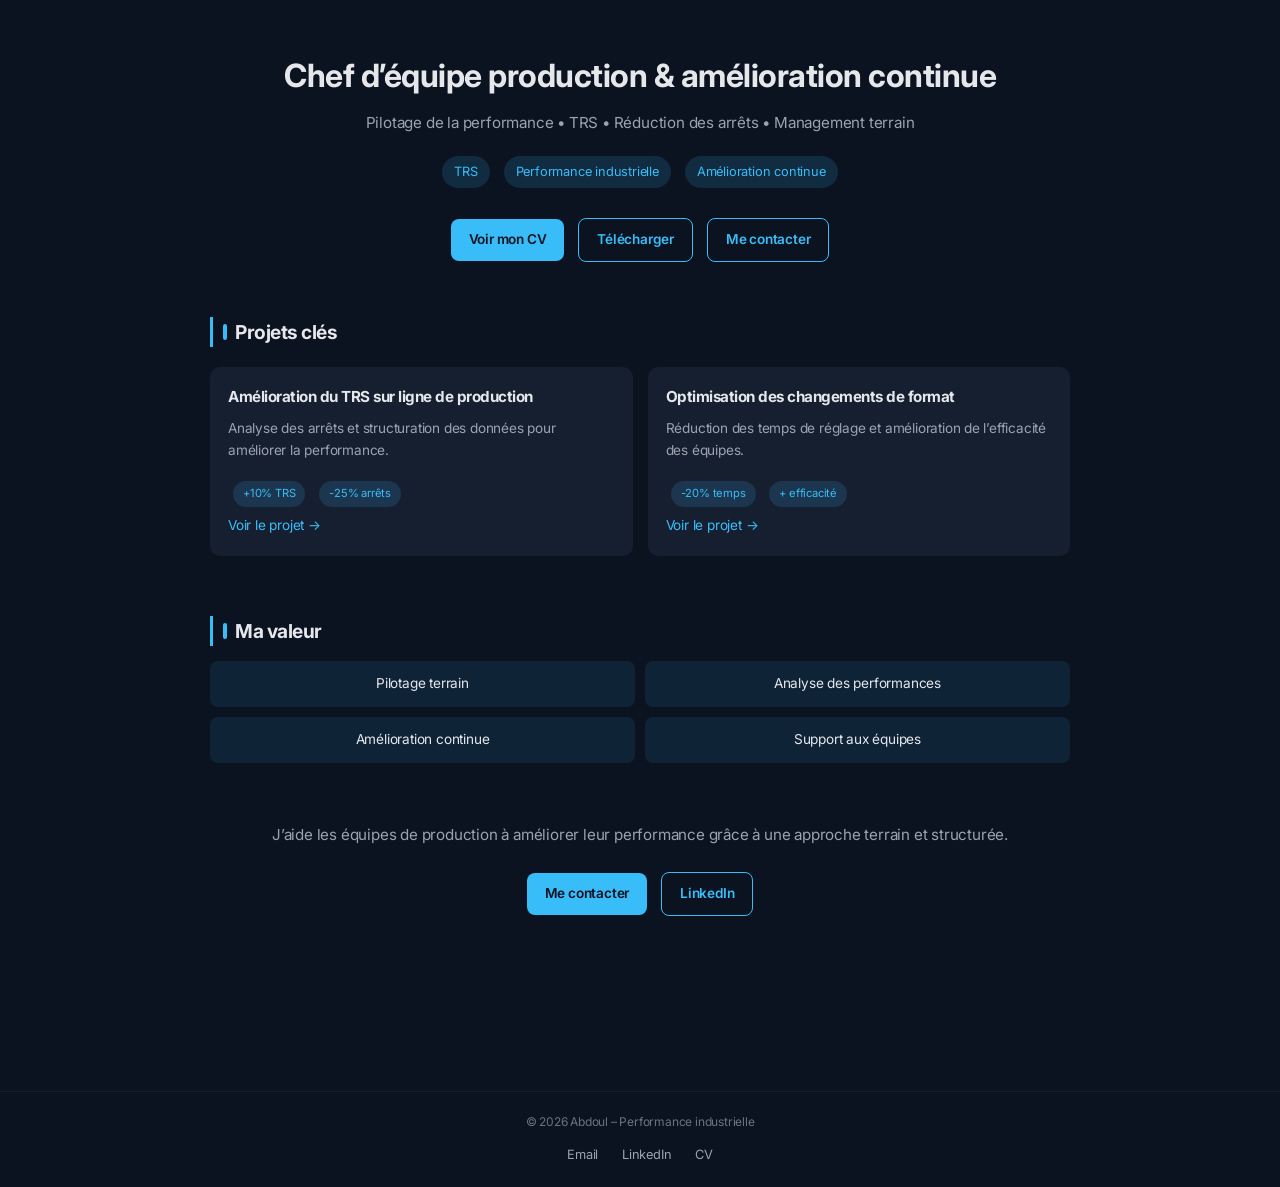
==== index.html @ 2e9e47bf "Enhance project UI with interactive dashboard visuals and improved UX" ====
<!DOCTYPE html>
<html lang="fr">
<head>
    <meta charset="UTF-8">
    <title>Abdoul – Performance industrielle</title>

    <link rel="stylesheet" href="style.css">

    <!-- Font -->
    <link href="https://fonts.googleapis.com/css2?family=Inter:wght@400;500;600;700&display=swap" rel="stylesheet">
</head>

<body>

<div class="container">

    <!-- HERO -->
    <header class="hero">
        <h1>Chef d’équipe production & amélioration continue</h1>

        <p class="subtitle">
            Pilotage de la performance • TRS • Réduction des arrêts • Management terrain
        </p>

        <div class="badges">
            <span>TRS</span>
            <span>Performance industrielle</span>
            <span>Amélioration continue</span>
        </div>

        <div class="hero-actions">
            <a href="assets/cv.pdf" class="cta" target="_blank" rel="noopener">
                Voir mon CV
            </a>
            <a href="assets/cv.pdf" class="cta secondary" download>
                Télécharger
            </a>

            <a href="mailto:abdoulrazak034@gmail.com" class="cta secondary">Me contacter</a>
        </div>
    </header>

    <!-- PROJETS -->
    <section class="projects">

        <h2>Projets clés</h2>

        <div class="project-grid">

            <!-- PROJET 1 -->
            <div class="project-card">
                <h3>Amélioration du TRS sur ligne de production</h3>

                <p>Analyse des arrêts et structuration des données pour améliorer la performance.</p>

                <div class="badges small">
                    <span>+10% TRS</span>
                    <span>-25% arrêts</span>
                </div>

                <a href="projets/industrial-downtime-analytics.html">Voir le projet →</a>
            </div>

            <!-- PROJET 2 -->
            <div class="project-card">
                <h3>Optimisation des changements de format</h3>

                <p>Réduction des temps de réglage et amélioration de l’efficacité des équipes.</p>

                <div class="badges small">
                    <span>-20% temps</span>
                    <span>+ efficacité</span>
                </div>

                <a href="#">Voir le projet →</a>
            </div>

        </div>

    </section>

    <!-- POSITIONNEMENT -->
    <section class="role">
        <h2>Ma valeur</h2>

        <div class="role-grid">
            <div>Pilotage terrain</div>
            <div>Analyse des performances</div>
            <div>Amélioration continue</div>
            <div>Support aux équipes</div>
        </div>
    </section>

    <!-- CONTACT -->
    <section class="contact">
        <p>
            J’aide les équipes de production à améliorer leur performance grâce
            à une approche terrain et structurée.
        </p>

        <div class="hero-actions">
            <a href="mailto:abdoulrazak034@gmail.com" class="cta">Me contacter</a>
            <a href="https://www.linkedin.com/in/abdoul-m-3a76b5214" target="_blank" class="cta secondary">
                LinkedIn
            </a>
        </div>
    </section>

</div>

<!-- FOOTER -->
<footer class="footer">

    <p>© 2026 Abdoul – Performance industrielle</p>

    <div class="footer-links">
        <a href="mailto:abdoulrazak034@gmail.com">Email</a>
        <a href="https://www.linkedin.com/in/abdoul-m-3a76b5214" target="_blank">LinkedIn</a>
        <a href="assets/cv.pdf" download>CV</a>
    </div>

</footer>

</body>
</html>
---- style.css ----
/* RESET */
* {
    margin: 0;
    padding: 0;
    box-sizing: border-box;
}

/* BASE */
body {
    font-family: 'Inter', system-ui, -apple-system, sans-serif;
    background: #0b1220;
    color: #e5e7eb;
    line-height: 1.6;
    letter-spacing: -0.2px;
}

p {
    color: #a1a1aa;
    font-size: 0.95rem;
}

.container {
    max-width: 900px;
    margin: auto;
    padding: 50px 20px;
}

/* HERO */
.hero {
    text-align: center;
    margin-bottom: 50px;
}

.hero h1 {
    font-size: 2rem;
    font-weight: 700;
}

.subtitle {
    margin-top: 10px;
    color: #9ca3af;
    font-size: 0.95rem;
}

/* BADGES */
.badges {
    margin-top: 15px;
}

.badges span {
    display: inline-block;
    background: rgba(56, 189, 248, 0.15);
    color: #38bdf8;
    padding: 6px 12px;
    border-radius: 20px;
    margin: 5px;
    font-size: 0.8rem;
}

.badges.small span {
    font-size: 0.7rem;
    padding: 4px 10px;
}

/* BUTTONS */
.hero-actions {
    margin-top: 20px;
}

.cta {
    display: inline-block;
    margin: 5px;
    padding: 10px 18px;
    background: #38bdf8;
    color: #0b1220;
    text-decoration: none;
    border-radius: 8px;
    font-weight: 600;
    font-size: 0.85rem;
    transition: 0.2s;
}

.cta:hover {
    background: #0ea5e9;
}

.secondary {
    background: transparent;
    border: 1px solid #38bdf8;
    color: #38bdf8;
}

/* PROJECTS */
.projects {
    margin-top: 50px;
}

.projects h2 {
    margin-bottom: 20px;
    font-size: 1.2rem;
}

.project-grid {
    display: grid;
    grid-template-columns: repeat(2, 1fr);
    gap: 15px;
}

.project-card {
    background: rgba(30, 41, 59, 0.6);
    padding: 18px;
    border-radius: 10px;
    transition: 0.2s;
}

.project-card:hover {
    transform: translateY(-3px);
}

.project-card h3 {
    font-size: 0.95rem;
    margin-bottom: 8px;
}

.project-card p {
    font-size: 0.85rem;
    color: #9ca3af;
    margin-bottom: 10px;
}

.project-card a {
    color: #38bdf8;
    text-decoration: none;
    font-size: 0.85rem;
}

/* ROLE */
.role {
    margin-top: 50px;
}

.role h2 {
    font-size: 1.2rem;
}

.role-grid {
    display: grid;
    grid-template-columns: repeat(2, 1fr);
    gap: 10px;
    margin-top: 15px;
}

.role-grid div {
    background: rgba(56, 189, 248, 0.1);
    padding: 12px;
    border-radius: 8px;
    text-align: center;
    font-size: 0.85rem;
}

/* CONTACT */
.contact {
    margin-top: 50px;
    text-align: center;
}

.contact p {
    color: #9ca3af;
    margin-bottom: 10px;
}

/* FOOTER */
.footer {
    margin-top: 60px;
    padding: 20px;
    text-align: center;
    border-top: 1px solid rgba(255,255,255,0.05);
}

.footer p {
    font-size: 0.75rem;
    color: #6b7280;
}

.footer-links {
    margin-top: 10px;
}

.footer-links a {
    margin: 0 10px;
    color: #9ca3af;
    text-decoration: none;
    font-size: 0.8rem;
}

/* RESPONSIVE */
@media (max-width: 768px) {

    .project-grid {
        grid-template-columns: 1fr;
    }

    .role-grid {
        grid-template-columns: 1fr;
    }

    .hero h1 {
        font-size: 1.6rem;
    }
}

section {
    margin-bottom: 60px;
}

h1, h2, h3 {
    letter-spacing: -0.3px;
}


h2 {
    font-size: 1.3rem;
    border-left: 3px solid #38bdf8;
    padding-left: 10px;
}

.mini-card {
    background: rgba(255, 255, 255, 0.03);
    border: 1px solid rgba(255, 255, 255, 0.06);
    padding: 16px 18px;
    border-radius: 12px;
    margin-bottom: 12px;

    backdrop-filter: blur(8px);

    transition: all 0.2s ease;
}

.mini-card:hover {
    transform: translateY(-2px);
    border-color: rgba(56, 189, 248, 0.25);
}
.list-cards {
    display: grid;
    grid-template-columns: repeat(2, 1fr);
    gap: 12px;
    margin-top: 18px;
}

.small-card {
    background: rgba(56, 189, 248, 0.06);
    border: 1px solid rgba(56, 189, 248, 0.12);

    padding: 12px 14px;
    border-radius: 10px;

    font-size: 0.9rem;
    color: #d1d5db;

    display: flex;
    align-items: center;
    gap: 8px;

    transition: all 0.2s ease;
}

/* bullet moderne */
.small-card::before {
    content: "▹";
    color: #38bdf8;
    font-weight: bold;
}

.small-card:hover {
    transform: translateX(3px);
    border-color: rgba(56, 189, 248, 0.35);
}
.stats {
    display: grid;
    grid-template-columns: repeat(3, 1fr);
    gap: 14px;
    margin-top: 20px;
}

.stat {
    background: rgba(255, 255, 255, 0.03);
    border: 1px solid rgba(255, 255, 255, 0.06);

    padding: 18px;
    border-radius: 14px;

    text-align: center;

    transition: all 0.2s ease;
}

.stat:hover {
    transform: translateY(-3px);
    border-color: rgba(56, 189, 248, 0.25);
}

.stat h3 {
    font-size: 1.2rem;
    color: #38bdf8;
    font-weight: 600;
    margin-bottom: 4px;
}

.stat p {
    font-size: 0.85rem;
    color: #a1a1aa;
}

h1, h2, h3 {
    letter-spacing: -0.5px;
}

h2 {
    font-size: 1.15rem;
    margin-bottom: 12px;

    display: flex;
    align-items: center;
    gap: 8px;
}

/* petite barre pro */
h2::before {
    content: "";
    width: 4px;
    height: 16px;
    background: #38bdf8;
    border-radius: 2px;
}

.card {
    background: rgba(255, 255, 255, 0.03);
    border: 1px solid rgba(255, 255, 255, 0.06);

    padding: 18px 16px;
    border-radius: 14px;

    transition: all 0.25s ease;

    display: flex;
    flex-direction: column;
    gap: 8px;

    min-height: 110px;
}

/* Hover subtil pro */
.card:hover {
    transform: translateY(-3px);
    border-color: rgba(56, 189, 248, 0.25);
}

/* TITRE (Problème / Action / Impact) */
.card h3 {
    font-size: 0.9rem;
    font-weight: 600;

    color: #38bdf8;
    letter-spacing: -0.3px;

    margin: 0;
}

/* TEXTE */
.card p {
    font-size: 0.9rem;
    color: #d1d5db;
    line-height: 1.4;

    margin: 0;
}

.card.problem h3 {
    color: #f87171; /* rouge doux */
}

.card.action h3 {
    color: #fbbf24; /* jaune pro */
}

.card.impact h3 {
    color: #34d399; /* vert */
}
.breadcrumb {
    font-size: 0.85rem;
    color: #9ca3af;
    margin-bottom: 20px;
}

.breadcrumb a {
    color: #38bdf8;
    text-decoration: none;
}

.breadcrumb a:hover {
    text-decoration: underline;
}

.visual {
    margin-top: 50px;
}

.visual h2 {
    margin-bottom: 15px;
}

/* CONTAINER SCROLL */
.visual-container {
    display: flex;
    gap: 16px;
    overflow-x: auto;
    padding-bottom: 10px;
}

/* scrollbar clean */
.visual-container::-webkit-scrollbar {
    height: 6px;
}

.visual-container::-webkit-scrollbar-thumb {
    background: rgba(56, 189, 248, 0.3);
    border-radius: 10px;
}

/* CARD */
.visual-card {
    min-width: 280px;
    background: rgba(255, 255, 255, 0.03);
    border: 1px solid rgba(255, 255, 255, 0.06);

    border-radius: 14px;
    overflow: hidden;

    transition: 0.2s;
}

.visual-card:hover {
    transform: translateY(-3px);
    border-color: rgba(56, 189, 248, 0.25);
}

/* IMAGE */
.visual-card img {
    width: 100%;
    display: block;
}

/* LEGEND */
.visual-card p {
    font-size: 0.8rem;
    color: #9ca3af;
    padding: 10px;
}


.visual-card {
    min-width: 280px;
    background: rgba(255, 255, 255, 0.03);
    border: 1px solid rgba(255, 255, 255, 0.06);

    border-radius: 14px;
    overflow: hidden;

    transition: transform 0.25s ease, border-color 0.25s ease;
    cursor: pointer;
}

/* IMAGE WRAPPER (important pour zoom propre) */
.visual-card img {
    width: 100%;
    display: block;

    transition: transform 0.4s ease;
}

/* HOVER GLOBAL */
.visual-card:hover {
    transform: translateY(-4px) scale(1.02);
    border-color: rgba(56, 189, 248, 0.3);
}

/* ZOOM IMAGE */
.visual-card:hover img {
    transform: scale(1.08);
}

.visual-card::after {
    content: "";
    position: absolute;
    inset: 0;
    background: rgba(0, 0, 0, 0);
    transition: 0.3s;
}

.visual-card:hover::after {
    background: rgba(0, 0, 0, 0.1);
}
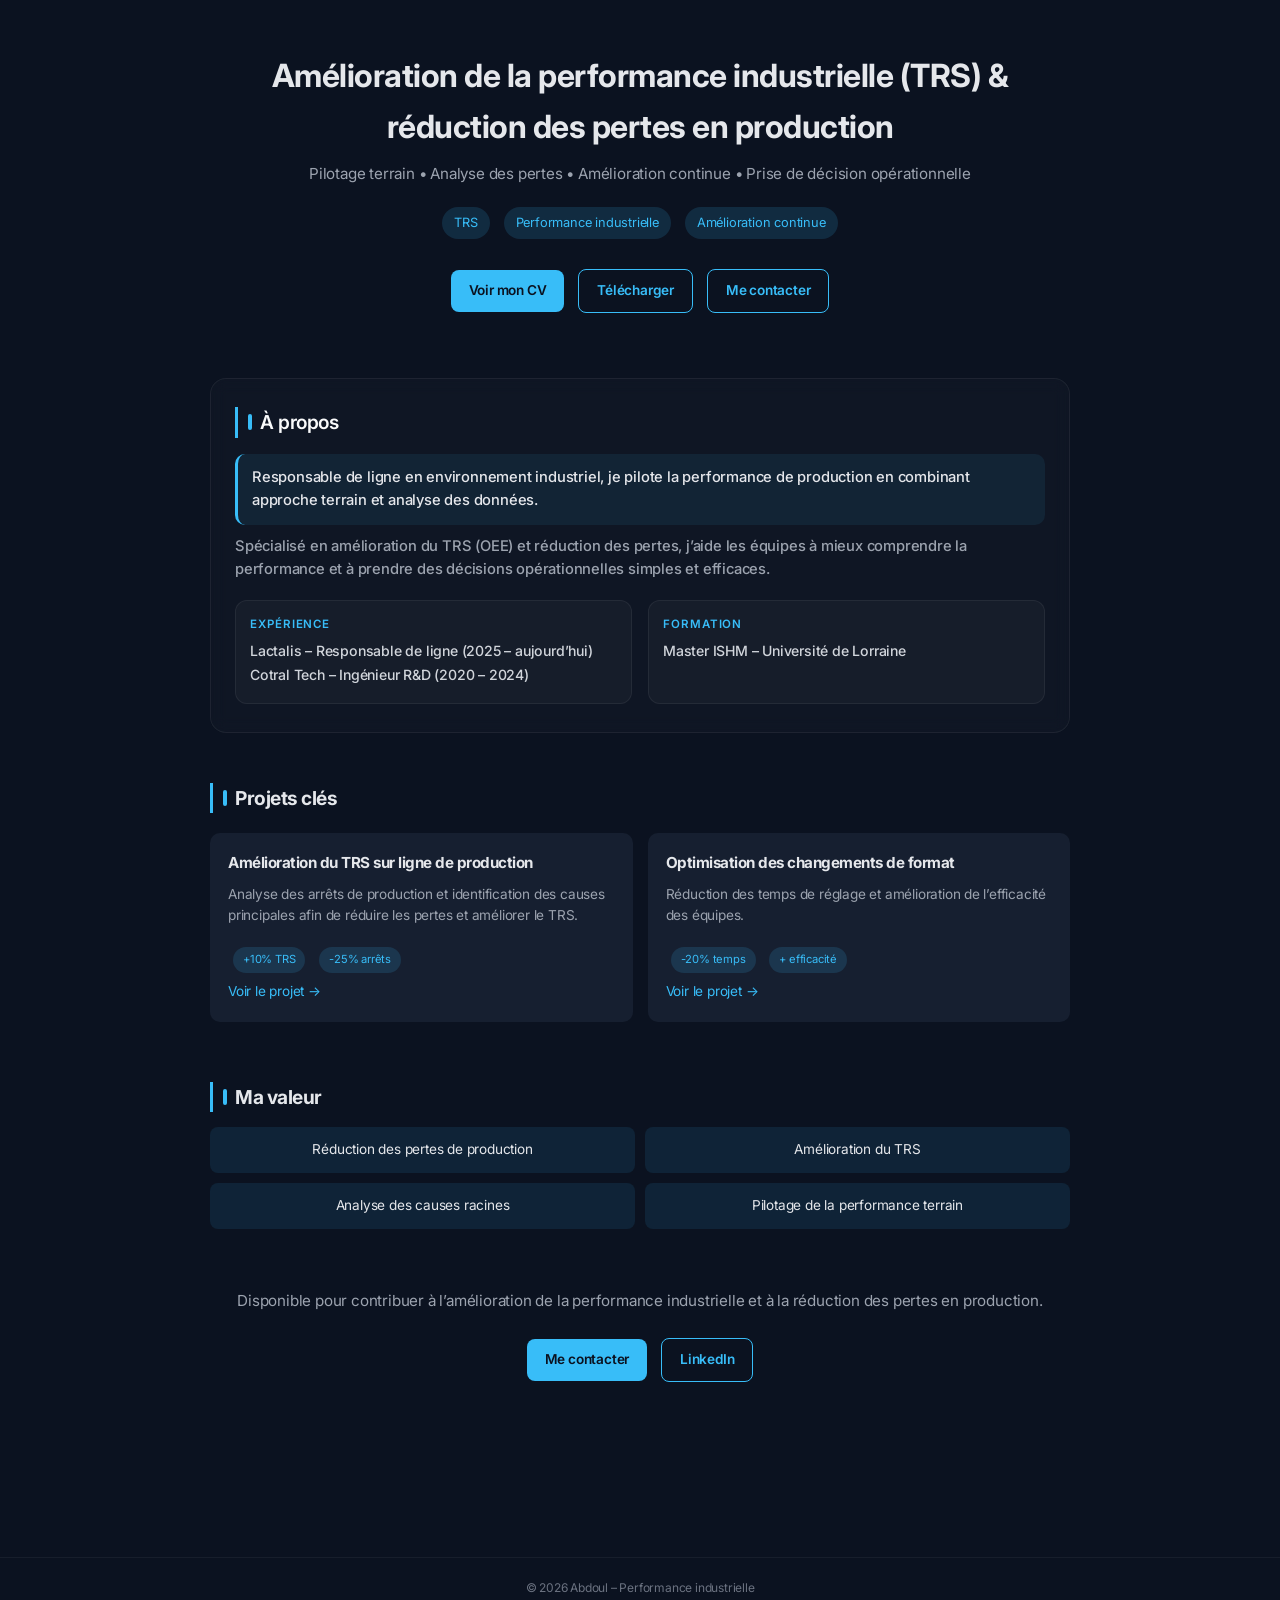
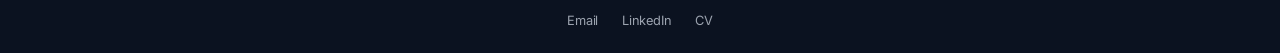
==== commit 2818db91: "Amélioration portfolio : impact business + wording performance industrielle" ====
--- a/index.html
+++ b/index.html
@@ -16,10 +16,10 @@
 
     <!-- HERO -->
     <header class="hero">
-        <h1>Chef d’équipe production & amélioration continue</h1>
+        <h1>Amélioration de la performance industrielle (TRS) & réduction des pertes en production</h1>
 
         <p class="subtitle">
-            Pilotage de la performance • TRS • Réduction des arrêts • Management terrain
+            Pilotage terrain • Analyse des pertes • Amélioration continue • Prise de décision opérationnelle
         </p>
 
         <div class="badges">
@@ -40,6 +40,42 @@
         </div>
     </header>
 
+    <section class="about">
+
+        <h2>À propos</h2>
+
+        <div class="about-content">
+
+            <p class="intro highlight">
+                Responsable de ligne en environnement industriel, je pilote la performance
+                de production en combinant approche terrain et analyse des données.
+            </p>
+
+            <p>
+                Spécialisé en amélioration du TRS (OEE) et réduction des pertes,
+                j’aide les équipes à mieux comprendre la performance et à prendre
+                des décisions opérationnelles simples et efficaces.
+            </p>
+
+            <div class="about-grid">
+
+                <div class="about-item">
+                    <span class="label">Expérience</span>
+                    <p>Lactalis – Responsable de ligne (2025 – aujourd’hui)</p>
+                    <p>Cotral Tech – Ingénieur R&D (2020 – 2024)</p>
+                </div>
+
+                <div class="about-item">
+                    <span class="label">Formation</span>
+                    <p>Master ISHM – Université de Lorraine</p>
+                </div>
+
+            </div>
+
+        </div>
+
+    </section>
+
     <!-- PROJETS -->
     <section class="projects">
 
@@ -51,7 +87,7 @@
             <div class="project-card">
                 <h3>Amélioration du TRS sur ligne de production</h3>
 
-                <p>Analyse des arrêts et structuration des données pour améliorer la performance.</p>
+                <p>Analyse des arrêts de production et identification des causes principales afin de réduire les pertes et améliorer le TRS.</p>
 
                 <div class="badges small">
                     <span>+10% TRS</span>
@@ -84,18 +120,17 @@
         <h2>Ma valeur</h2>
 
         <div class="role-grid">
-            <div>Pilotage terrain</div>
-            <div>Analyse des performances</div>
-            <div>Amélioration continue</div>
-            <div>Support aux équipes</div>
+            <div>Réduction des pertes de production</div>
+            <div>Amélioration du TRS</div>
+            <div>Analyse des causes racines</div>
+            <div>Pilotage de la performance terrain</div>
         </div>
     </section>
 
     <!-- CONTACT -->
     <section class="contact">
         <p>
-            J’aide les équipes de production à améliorer leur performance grâce
-            à une approche terrain et structurée.
+            Disponible pour contribuer à l’amélioration de la performance industrielle et à la réduction des pertes en production.
         </p>
 
         <div class="hero-actions">
--- a/style.css
+++ b/style.css
@@ -413,9 +413,11 @@
 .visual-container {
     display: flex;
     gap: 16px;
+
     overflow-x: auto;
     padding-bottom: 10px;
 }
+
 
 /* scrollbar clean */
 .visual-container::-webkit-scrollbar {
@@ -429,15 +431,19 @@
 
 /* CARD */
 .visual-card {
-    min-width: 280px;
     background: rgba(255, 255, 255, 0.03);
     border: 1px solid rgba(255, 255, 255, 0.06);
 
+    flex: 0 0 400px; /* largeur fixe propre */
+    max-width: 400px;
+
+    position: relative;
     border-radius: 14px;
     overflow: hidden;
 
-    transition: 0.2s;
-}
+    cursor: pointer;
+}
+
 
 .visual-card:hover {
     transform: translateY(-3px);
@@ -447,8 +453,12 @@
 /* IMAGE */
 .visual-card img {
     width: 100%;
+    height: 220px; /* hauteur fixe */
+    object-fit: cover; /* coupe propre */
+
     display: block;
 }
+
 
 /* LEGEND */
 .visual-card p {
@@ -500,3 +510,111 @@
 .visual-card:hover::after {
     background: rgba(0, 0, 0, 0.1);
 }
+
+@media (max-width: 768px) {
+    .visual-card {
+        flex: 0 0 240px;
+    }
+
+    .visual-card img {
+        height: 150px;
+    }
+}
+
+.about {
+    margin-top: 60px;
+    padding: 28px 24px;
+
+    background: rgba(255, 255, 255, 0.02);
+    border: 1px solid rgba(255, 255, 255, 0.06);
+    border-radius: 16px;
+
+    backdrop-filter: blur(8px);
+}
+
+/* TITRE SECTION */
+.about h2 {
+    font-size: 1.2rem;
+    font-weight: 600;
+    color: #f9fafb;
+
+    margin-bottom: 16px;
+}
+
+/* INTRO (ACCROCHE) */
+.about {
+    font-size: 1.05rem;
+    font-weight: 500;
+    color: #e5e7eb;
+
+    line-height: 1.6;
+    margin-bottom: 12px;
+}
+
+/* PARAGRAPHE */
+.about-content p {
+    color: #9ca3af;
+    font-size: 0.92rem;
+    line-height: 1.6;
+
+    margin-bottom: 10px;
+}
+
+/* GRID EXPERIENCE / FORMATION */
+.about-grid {
+    display: grid;
+    grid-template-columns: 1fr 1fr;
+    gap: 16px;
+
+    margin-top: 18px;
+}
+
+/* CARD */
+.about-item {
+    background: rgba(255, 255, 255, 0.03);
+    border: 1px solid rgba(255, 255, 255, 0.06);
+
+    padding: 14px;
+    border-radius: 12px;
+
+    transition: all 0.25s ease;
+}
+
+/* HOVER SUBTIL (important UX) */
+.about-item:hover {
+    transform: translateY(-3px);
+    border-color: rgba(56, 189, 248, 0.25);
+}
+
+/* LABEL (EXP / FORMATION) */
+.about-item .label {
+    font-size: 0.72rem;
+    font-weight: 600;
+    text-transform: uppercase;
+    letter-spacing: 0.08em;
+
+    color: #38bdf8;
+
+    display: block;
+    margin-bottom: 8px;
+}
+
+/* TEXTE INTERNE */
+.about-item p {
+    font-size: 0.88rem;
+    color: #d1d5db;
+    line-height: 1.4;
+
+    margin: 4px 0;
+}
+
+.about .intro.highlight {
+    background: rgba(56, 189, 248, 0.08);
+    border-left: 3px solid #38bdf8;
+
+    padding: 12px 14px;
+    border-radius: 10px;
+
+    color: #e5e7eb;
+    font-weight: 500;
+}
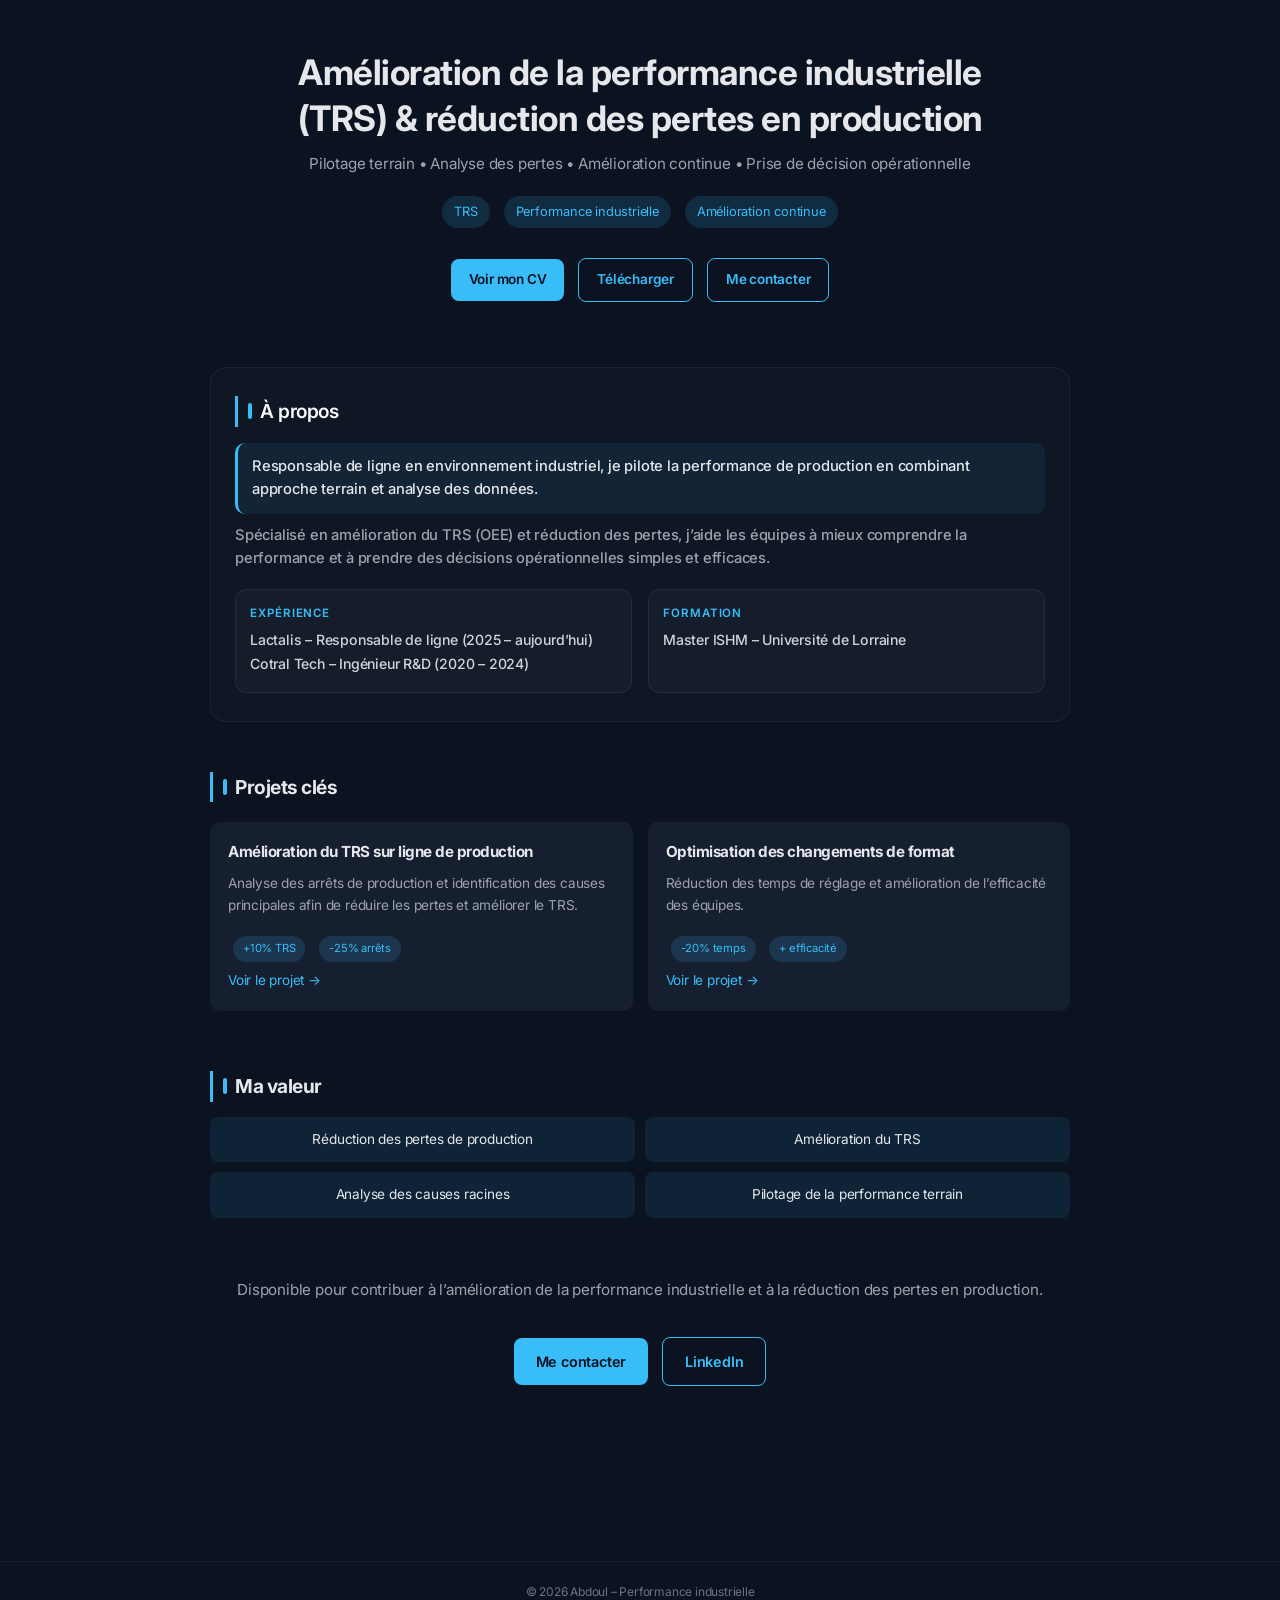
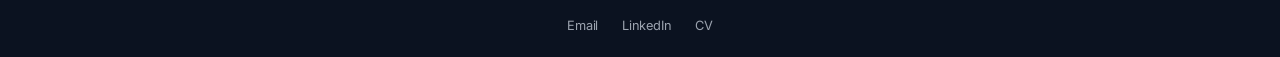
==== commit 0019281d: "feat: add changeover optimization project page with visual system design - introduce new portfolio p" ====
--- a/index.html
+++ b/index.html
@@ -108,7 +108,7 @@
                     <span>+ efficacité</span>
                 </div>
 
-                <a href="#">Voir le projet →</a>
+                <a href="projets/agro-line-changeover-reduction.html">Voir le projet →</a>
             </div>
 
         </div>
--- a/style.css
+++ b/style.css
@@ -530,6 +530,13 @@
     border-radius: 16px;
 
     backdrop-filter: blur(8px);
+
+    font-size: 1.05rem;
+    font-weight: 500;
+    color: #e5e7eb;
+
+    line-height: 1.6;
+    margin-bottom: 12px;
 }
 
 /* TITRE SECTION */
@@ -541,15 +548,7 @@
     margin-bottom: 16px;
 }
 
-/* INTRO (ACCROCHE) */
-.about {
-    font-size: 1.05rem;
-    font-weight: 500;
-    color: #e5e7eb;
-
-    line-height: 1.6;
-    margin-bottom: 12px;
-}
+
 
 /* PARAGRAPHE */
 .about-content p {
@@ -618,3 +617,106 @@
     color: #e5e7eb;
     font-weight: 500;
 }
+/* ========================= */
+/* CHANGEOVER SPECIFIC       */
+/* ========================= */
+
+/* HERO plus impactant */
+.hero {
+    max-width: 700px;
+    margin: 0 auto 60px auto;
+}
+
+.hero h1 {
+    font-size: 2.2rem;
+    line-height: 1.3;
+}
+
+/* Triptych plus équilibré */
+.triptych {
+    display: grid;
+    grid-template-columns: repeat(3, 1fr);
+    gap: 16px;
+    margin-top: 40px;
+}
+
+/* Section spacing amélioré */
+.section {
+    margin-top: 50px;
+}
+
+/* Accent industriel (subtil mais pro) */
+.section h2 {
+    color: #f3f4f6;
+}
+
+/* CTA plus premium */
+.contact .cta {
+    margin-top: 15px;
+    padding: 12px 22px;
+    font-size: 0.9rem;
+}
+
+/* ========================= */
+/* VISUAL BOOST (IMPORTANT)  */
+/* ========================= */
+
+/* effet glass + profondeur */
+.visual-card {
+    backdrop-filter: blur(6px);
+}
+
+/* overlay gradient pro */
+.visual-card::before {
+    content: "";
+    position: absolute;
+    inset: 0;
+    background: linear-gradient(
+        to top,
+        rgba(11, 18, 32, 0.7),
+        rgba(11, 18, 32, 0)
+    );
+    opacity: 0;
+    transition: 0.3s;
+}
+
+.visual-card:hover::before {
+    opacity: 1;
+}
+
+/* ========================= */
+/* MICRO INTERACTIONS        */
+/* ========================= */
+
+/* cards plus vivantes */
+.small-card:hover {
+    background: rgba(56, 189, 248, 0.12);
+}
+
+/* stat plus lisible */
+.stat h3 {
+    letter-spacing: -0.2px;
+}
+
+/* ========================= */
+/* RESPONSIVE AMÉLIORÉ       */
+/* ========================= */
+
+@media (max-width: 768px) {
+
+    .triptych {
+        grid-template-columns: 1fr;
+    }
+
+    .stats {
+        grid-template-columns: 1fr;
+    }
+
+    .list-cards {
+        grid-template-columns: 1fr;
+    }
+
+    .hero h1 {
+        font-size: 1.7rem;
+    }
+}
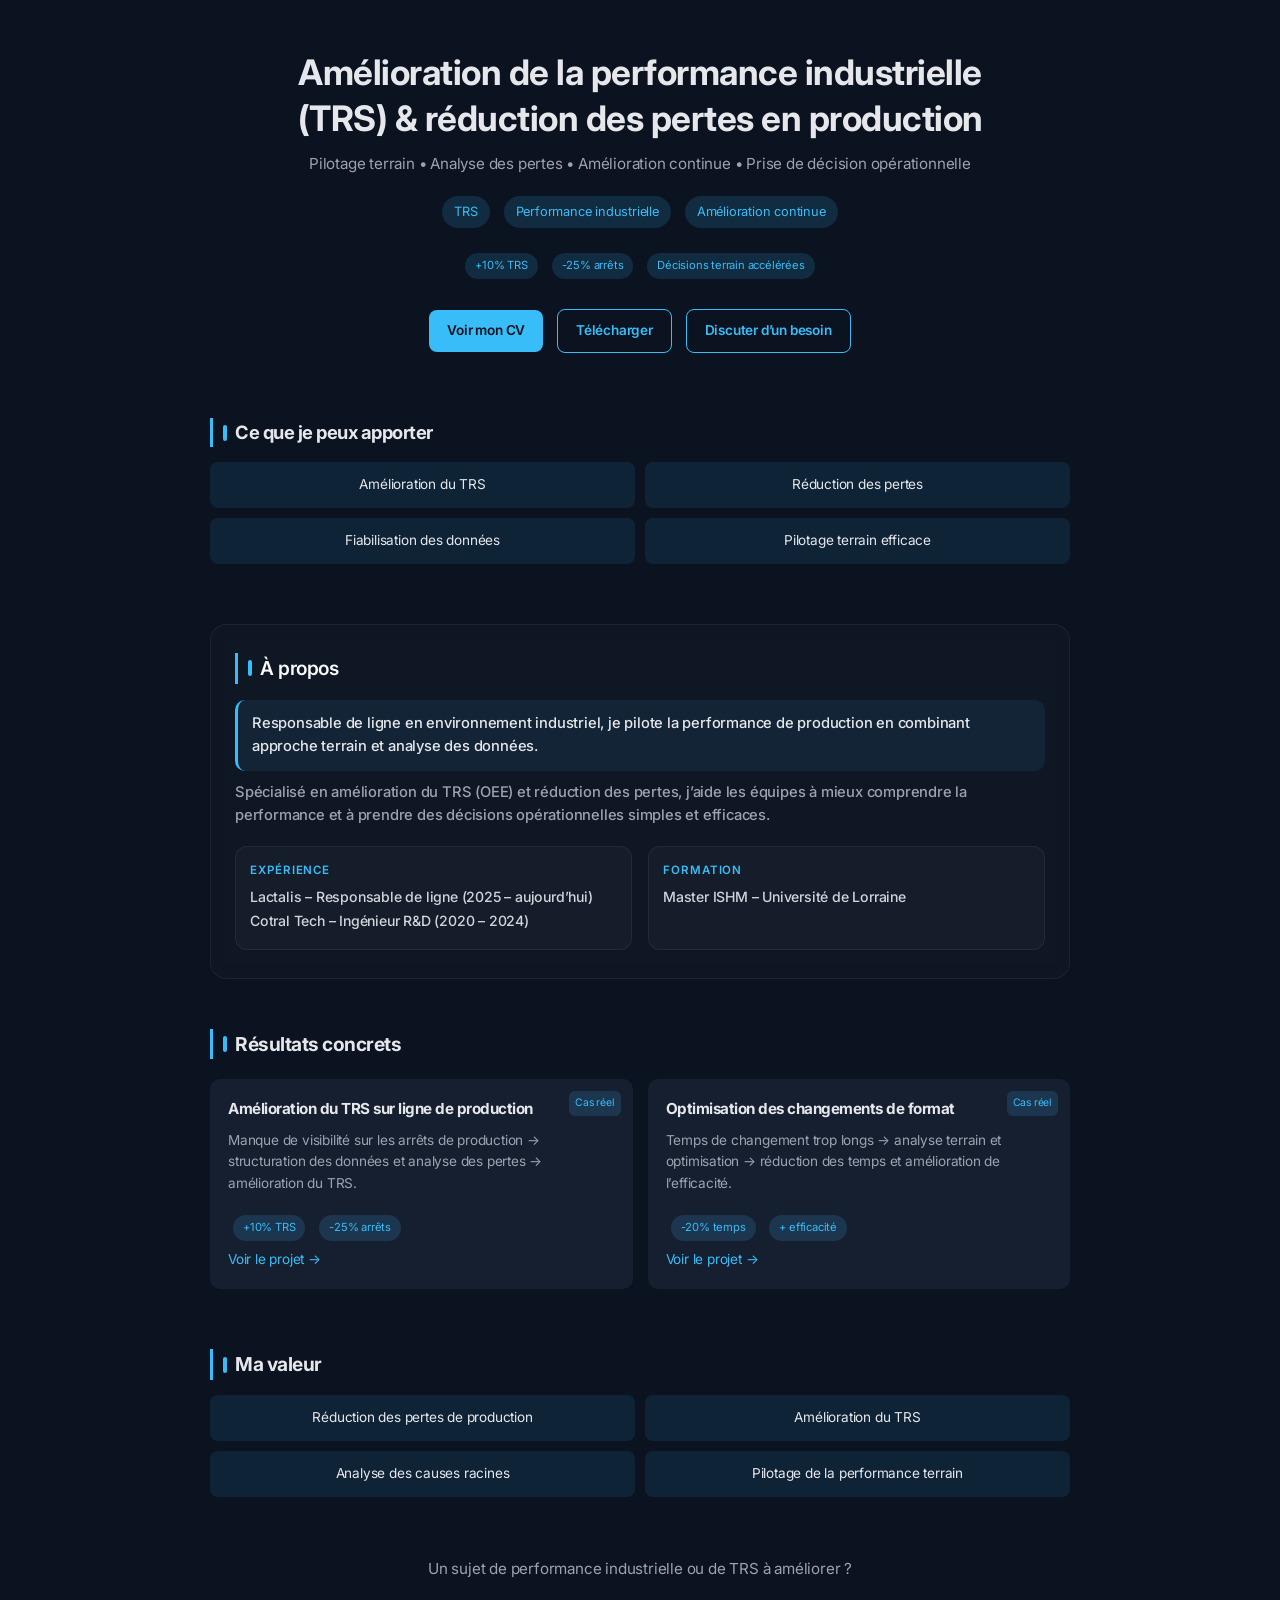
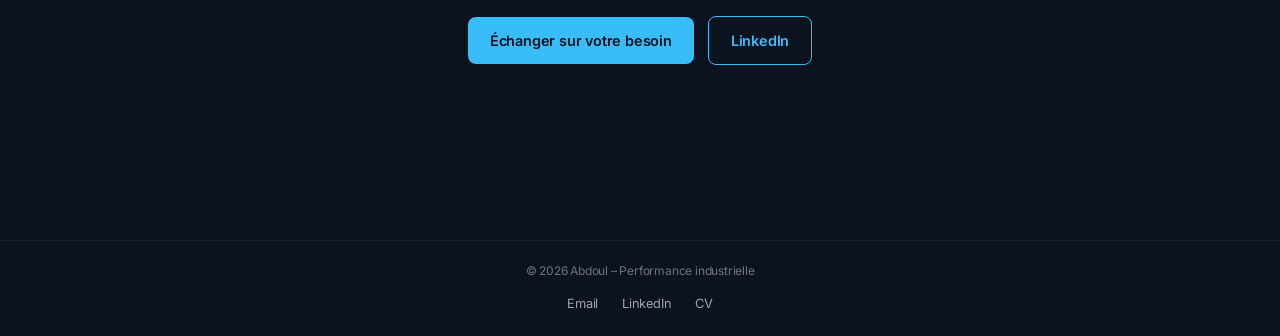
==== commit 5ead1a7f: "Improve portfolio UX and structure - Enhance homepage clarity and positioning - Improve project stor" ====
--- a/index.html
+++ b/index.html
@@ -27,7 +27,11 @@
             <span>Performance industrielle</span>
             <span>Amélioration continue</span>
         </div>
-
+        <div class="badges small">
+            <span>+10% TRS</span>
+            <span>-25% arrêts</span>
+            <span>Décisions terrain accélérées</span>
+        </div>
         <div class="hero-actions">
             <a href="assets/cv.pdf" class="cta" target="_blank" rel="noopener">
                 Voir mon CV
@@ -36,10 +40,21 @@
                 Télécharger
             </a>
 
-            <a href="mailto:abdoulrazak034@gmail.com" class="cta secondary">Me contacter</a>
+            <a href="mailto:abdoulrazak034@gmail.com" class="cta secondary">Discuter d’un besoin</a>
         </div>
     </header>
+    <section class="value">
 
+        <h2>Ce que je peux apporter</h2>
+
+        <div class="role-grid">
+            <div>Amélioration du TRS</div>
+            <div>Réduction des pertes</div>
+            <div>Fiabilisation des données</div>
+            <div>Pilotage terrain efficace</div>
+        </div>
+
+    </section>
     <section class="about">
 
         <h2>À propos</h2>
@@ -79,7 +94,7 @@
     <!-- PROJETS -->
     <section class="projects">
 
-        <h2>Projets clés</h2>
+        <h2>Résultats concrets</h2>
 
         <div class="project-grid">
 
@@ -87,7 +102,7 @@
             <div class="project-card">
                 <h3>Amélioration du TRS sur ligne de production</h3>
 
-                <p>Analyse des arrêts de production et identification des causes principales afin de réduire les pertes et améliorer le TRS.</p>
+                <p>Manque de visibilité sur les arrêts de production → structuration des données et analyse des pertes → amélioration du TRS.</p>
 
                 <div class="badges small">
                     <span>+10% TRS</span>
@@ -101,7 +116,7 @@
             <div class="project-card">
                 <h3>Optimisation des changements de format</h3>
 
-                <p>Réduction des temps de réglage et amélioration de l’efficacité des équipes.</p>
+                <p>Temps de changement trop longs → analyse terrain et optimisation → réduction des temps et amélioration de l’efficacité.</p>
 
                 <div class="badges small">
                     <span>-20% temps</span>
@@ -129,16 +144,22 @@
 
     <!-- CONTACT -->
     <section class="contact">
+
         <p>
-            Disponible pour contribuer à l’amélioration de la performance industrielle et à la réduction des pertes en production.
+           Un sujet de performance industrielle ou de TRS à améliorer ?
+
         </p>
 
         <div class="hero-actions">
-            <a href="mailto:abdoulrazak034@gmail.com" class="cta">Me contacter</a>
+            <a href="mailto:abdoulrazak034@gmail.com" class="cta">
+                Échanger sur votre besoin
+            </a>
+
             <a href="https://www.linkedin.com/in/abdoul-m-3a76b5214" target="_blank" class="cta secondary">
                 LinkedIn
             </a>
         </div>
+
     </section>
 
 </div>
--- a/style.css
+++ b/style.css
@@ -450,14 +450,6 @@
     border-color: rgba(56, 189, 248, 0.25);
 }
 
-/* IMAGE */
-.visual-card img {
-    width: 100%;
-    height: 220px; /* hauteur fixe */
-    object-fit: cover; /* coupe propre */
-
-    display: block;
-}
 
 
 /* LEGEND */
@@ -483,11 +475,10 @@
 /* IMAGE WRAPPER (important pour zoom propre) */
 .visual-card img {
     width: 100%;
-    display: block;
-
-    transition: transform 0.4s ease;
-}
-
+    height: 220px;
+    object-fit: contain;
+    background: #020617;
+}
 /* HOVER GLOBAL */
 .visual-card:hover {
     transform: translateY(-4px) scale(1.02);
@@ -667,23 +658,24 @@
 }
 
 /* overlay gradient pro */
+
 .visual-card::before {
-    content: "";
+    content: "Voir en grand";
     position: absolute;
-    inset: 0;
-    background: linear-gradient(
-        to top,
-        rgba(11, 18, 32, 0.7),
-        rgba(11, 18, 32, 0)
-    );
+    bottom: 10px;
+    right: 10px;
+    font-size: 0.7rem;
+    background: rgba(0,0,0,0.6);
+    padding: 4px 8px;
+    border-radius: 6px;
+    color: #e5e7eb;
     opacity: 0;
-    transition: 0.3s;
+    transition: 0.2s;
 }
 
 .visual-card:hover::before {
     opacity: 1;
 }
-
 /* ========================= */
 /* MICRO INTERACTIONS        */
 /* ========================= */
@@ -719,4 +711,45 @@
     .hero h1 {
         font-size: 1.7rem;
     }
+}
+
+.lightbox {
+    position: fixed;
+    inset: 0;
+    background: rgba(0,0,0,0.9);
+    display: none;
+    justify-content: center;
+    align-items: center;
+    z-index: 999;
+}
+
+.lightbox-img {
+    max-width: 95vw;
+    max-height: 95vh;
+    border-radius: 12px;
+}
+
+.lightbox .close {
+    position: absolute;
+    top: 20px;
+    right: 30px;
+    font-size: 30px;
+    color: white;
+    cursor: pointer;
+}
+
+.project-card {
+    position: relative;
+}
+
+.project-card::after {
+    content: "Cas réel";
+    position: absolute;
+    top: 12px;
+    right: 12px;
+    font-size: 0.65rem;
+    background: rgba(56, 189, 248, 0.15);
+    color: #38bdf8;
+    padding: 4px 6px;
+    border-radius: 6px;
 }
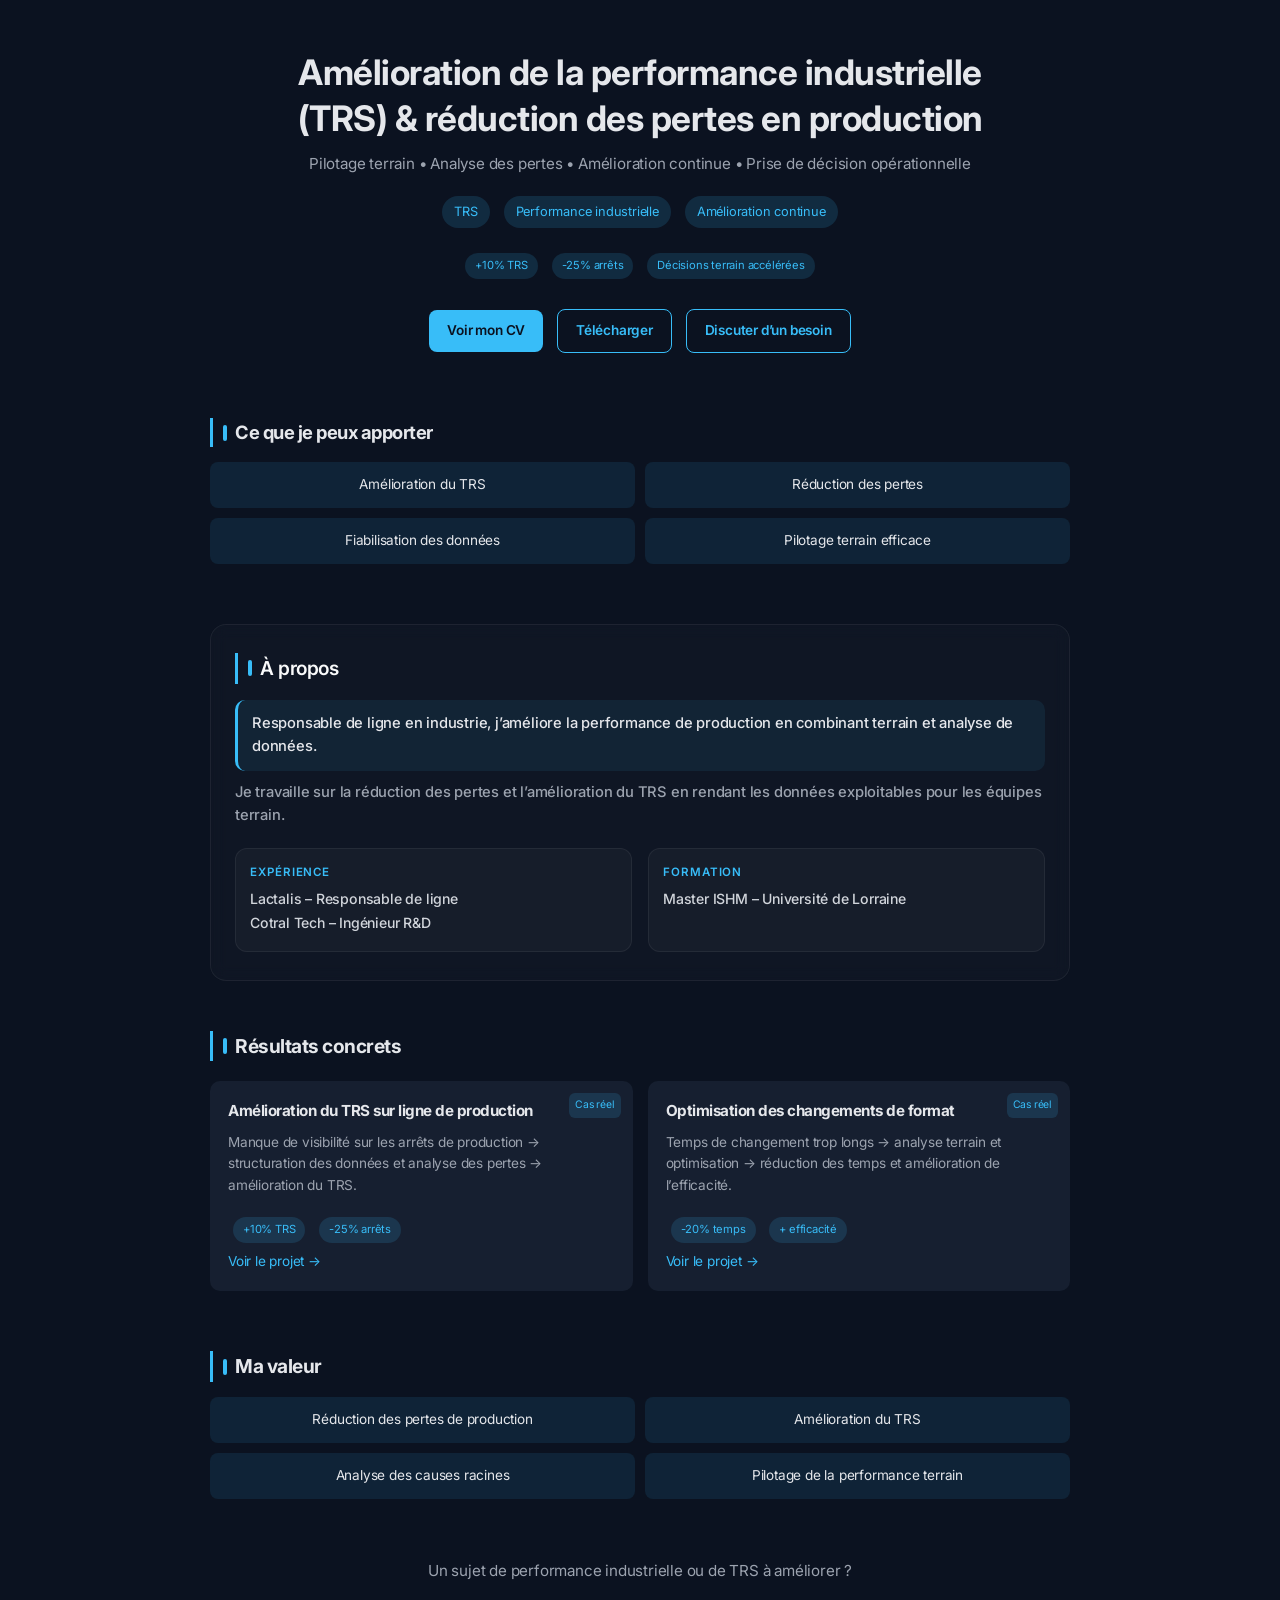
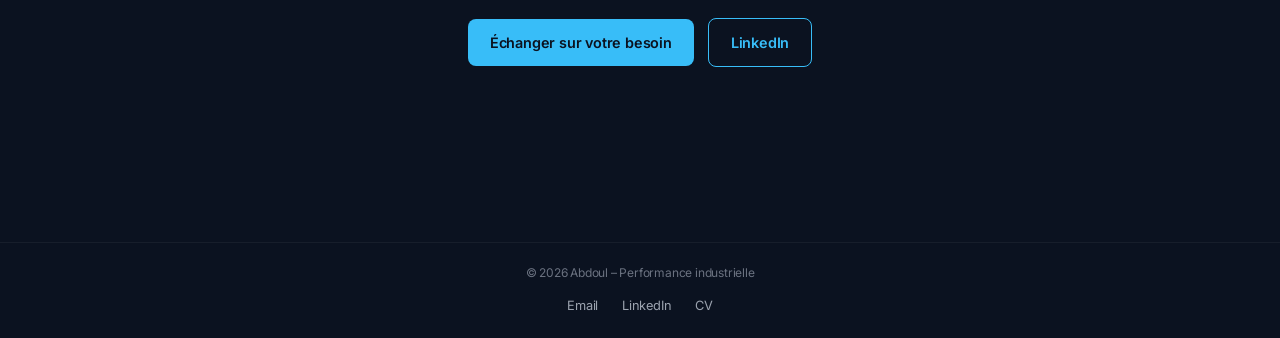
==== commit 26bbf0be: "UI improvements: enhanced project pages, visual clarity and image zoom interactions" ====
--- a/index.html
+++ b/index.html
@@ -61,23 +61,23 @@
 
         <div class="about-content">
 
+            <!-- IDENTITÉ -->
             <p class="intro highlight">
-                Responsable de ligne en environnement industriel, je pilote la performance
-                de production en combinant approche terrain et analyse des données.
+                Responsable de ligne en industrie, j’améliore la performance de production en combinant terrain et analyse de données.
             </p>
 
+            <!-- VALEUR -->
             <p>
-                Spécialisé en amélioration du TRS (OEE) et réduction des pertes,
-                j’aide les équipes à mieux comprendre la performance et à prendre
-                des décisions opérationnelles simples et efficaces.
+                Je travaille sur la réduction des pertes et l’amélioration du TRS en rendant les données exploitables pour les équipes terrain.
             </p>
 
+            <!-- STRUCTURE SIMPLIFIÉE -->
             <div class="about-grid">
 
                 <div class="about-item">
                     <span class="label">Expérience</span>
-                    <p>Lactalis – Responsable de ligne (2025 – aujourd’hui)</p>
-                    <p>Cotral Tech – Ingénieur R&D (2020 – 2024)</p>
+                    <p>Lactalis – Responsable de ligne</p>
+                    <p>Cotral Tech – Ingénieur R&D</p>
                 </div>
 
                 <div class="about-item">
@@ -90,7 +90,6 @@
         </div>
 
     </section>
-
     <!-- PROJETS -->
     <section class="projects">
 
--- a/style.css
+++ b/style.css
@@ -457,6 +457,7 @@
     font-size: 0.8rem;
     color: #9ca3af;
     padding: 10px;
+    line-height: 1.4;
 }
 
 
@@ -478,18 +479,23 @@
     height: 220px;
     object-fit: contain;
     background: #020617;
-}
+    cursor: zoom-in;
+}
+
 /* HOVER GLOBAL */
 .visual-card:hover {
     transform: translateY(-4px) scale(1.02);
     border-color: rgba(56, 189, 248, 0.3);
 }
-
-/* ZOOM IMAGE */
 .visual-card:hover img {
-    transform: scale(1.08);
-}
-
+    transform: scale(1.05);
+    position: relative;
+    z-index: 10;
+}
+
+.visual-card {
+    overflow: visible; /* clé */
+}
 .visual-card::after {
     content: "";
     position: absolute;
@@ -511,6 +517,11 @@
         height: 150px;
     }
 }
+.about p {
+    line-height: 1.7;
+    margin-bottom: 12px;
+}
+
 
 .about {
     margin-top: 60px;
@@ -556,7 +567,7 @@
     grid-template-columns: 1fr 1fr;
     gap: 16px;
 
-    margin-top: 18px;
+    margin-top: 20px;
 }
 
 /* CARD */
@@ -713,30 +724,53 @@
     }
 }
 
+
+.visual-card img {
+    cursor: zoom-in;
+}
+
+
+
 .lightbox {
     position: fixed;
-    inset: 0;
-    background: rgba(0,0,0,0.9);
+    top: 0;
+    left: 0;
+    width: 100vw;
+    height: 100vh;
+
+    background: rgba(0,0,0,0.98);
+
     display: none;
     justify-content: center;
     align-items: center;
-    z-index: 999;
-}
-
+
+    z-index: 999999; /* ultra safe */
+}
+
+/* 🔥 IMAGE VRAIMENT FULL */
 .lightbox-img {
-    max-width: 95vw;
-    max-height: 95vh;
-    border-radius: 12px;
-}
-
-.lightbox .close {
-    position: absolute;
-    top: 20px;
-    right: 30px;
-    font-size: 30px;
-    color: white;
-    cursor: pointer;
-}
+    max-width: 90vw;
+    max-height: 90vh;
+    width: auto;
+    height: auto;
+
+    object-fit: contain;
+
+    transition: transform 0.2s ease;
+    cursor: zoom-in;
+}
+
+.lightbox-content {
+    width: 100%;
+    height: 100%;
+    overflow: auto; /* 🔥 permet scroll si zoom */
+    display: flex;
+    justify-content: center;
+    align-items: center;
+}
+
+
+
 
 .project-card {
     position: relative;
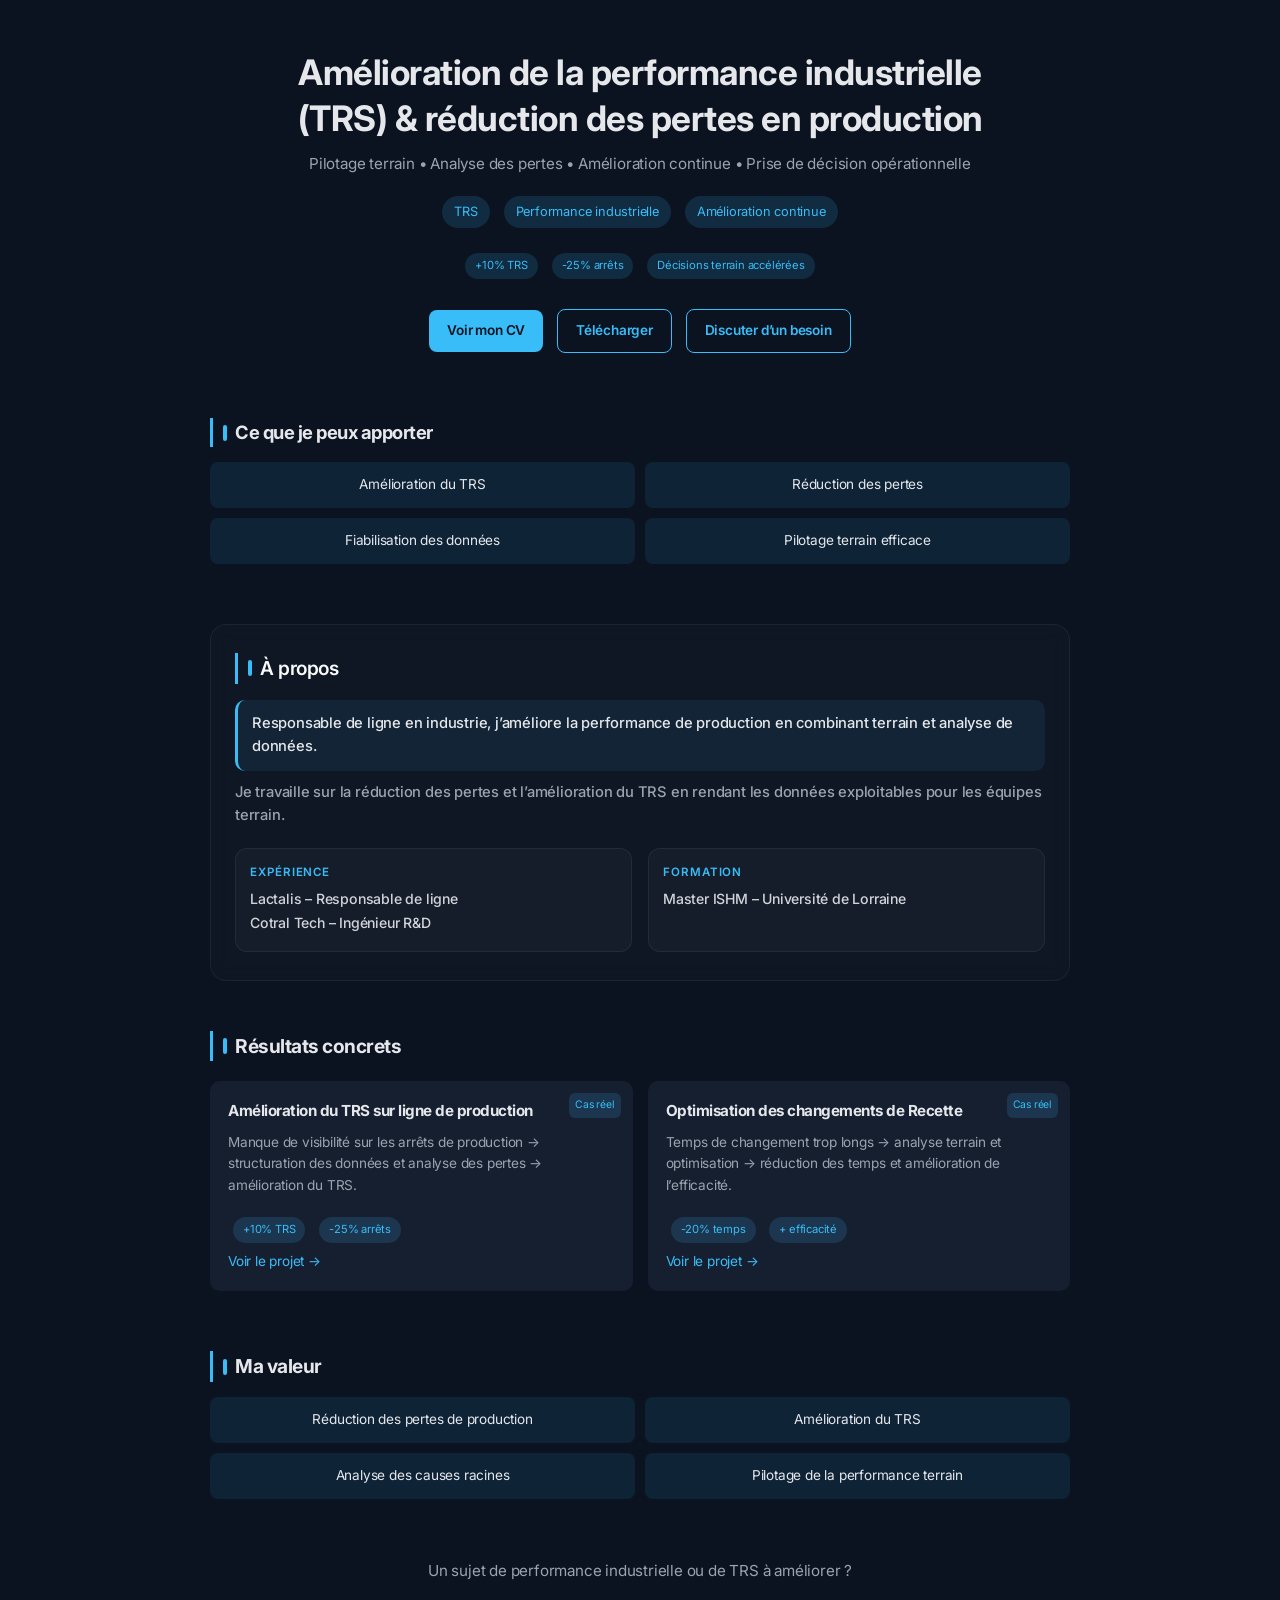
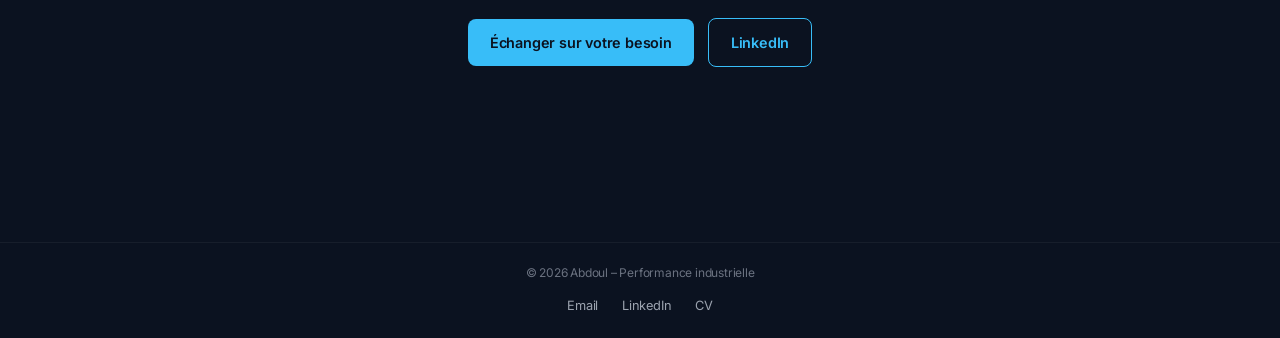
==== commit 306e67a4: "feat: add visual decision model and roll capacity gauge for changeover optimization" ====
--- a/index.html
+++ b/index.html
@@ -113,7 +113,7 @@
 
             <!-- PROJET 2 -->
             <div class="project-card">
-                <h3>Optimisation des changements de format</h3>
+                <h3>Optimisation des changements de Recette</h3>
 
                 <p>Temps de changement trop longs → analyse terrain et optimisation → réduction des temps et amélioration de l’efficacité.</p>
 
--- a/style.css
+++ b/style.css
@@ -444,6 +444,62 @@
     cursor: pointer;
 }
 
+/* Container */
+.visual-card {
+    background: #ffffff;
+    border-radius: 12px;
+    padding: 16px;
+    text-align: center;
+    transition: transform 0.3s ease, box-shadow 0.3s ease;
+}
+
+/* Hover global (effet premium) */
+.visual-card:hover {
+    transform: translateY(-4px);
+    box-shadow: 0 8px 20px rgba(0,0,0,0.08);
+}
+
+/* Image */
+.visual-img {
+    width: 100%;
+    max-width: 260px;
+    margin: 0 auto 12px auto;
+    display: block;
+
+    /* animation légère */
+    animation: visualFade 1.2s ease-out;
+    transition: transform 0.4s ease;
+}
+
+/* Interaction utilisateur */
+.visual-card:hover .visual-img {
+    transform: scale(1.03);
+}
+
+/* Animation d’apparition (clean, pro) */
+@keyframes visualFade {
+    0% {
+        opacity: 0;
+        transform: translateY(8px);
+    }
+    100% {
+        opacity: 1;
+        transform: translateY(0);
+    }
+}
+
+/* Texte */
+.visual-card p {
+    font-size: 14px;
+    color: #333;
+    line-height: 1.4;
+}
+
+.visual-card strong {
+    display: block;
+    font-size: 15px;
+    margin-bottom: 4px;
+}
 
 .visual-card:hover {
     transform: translateY(-3px);
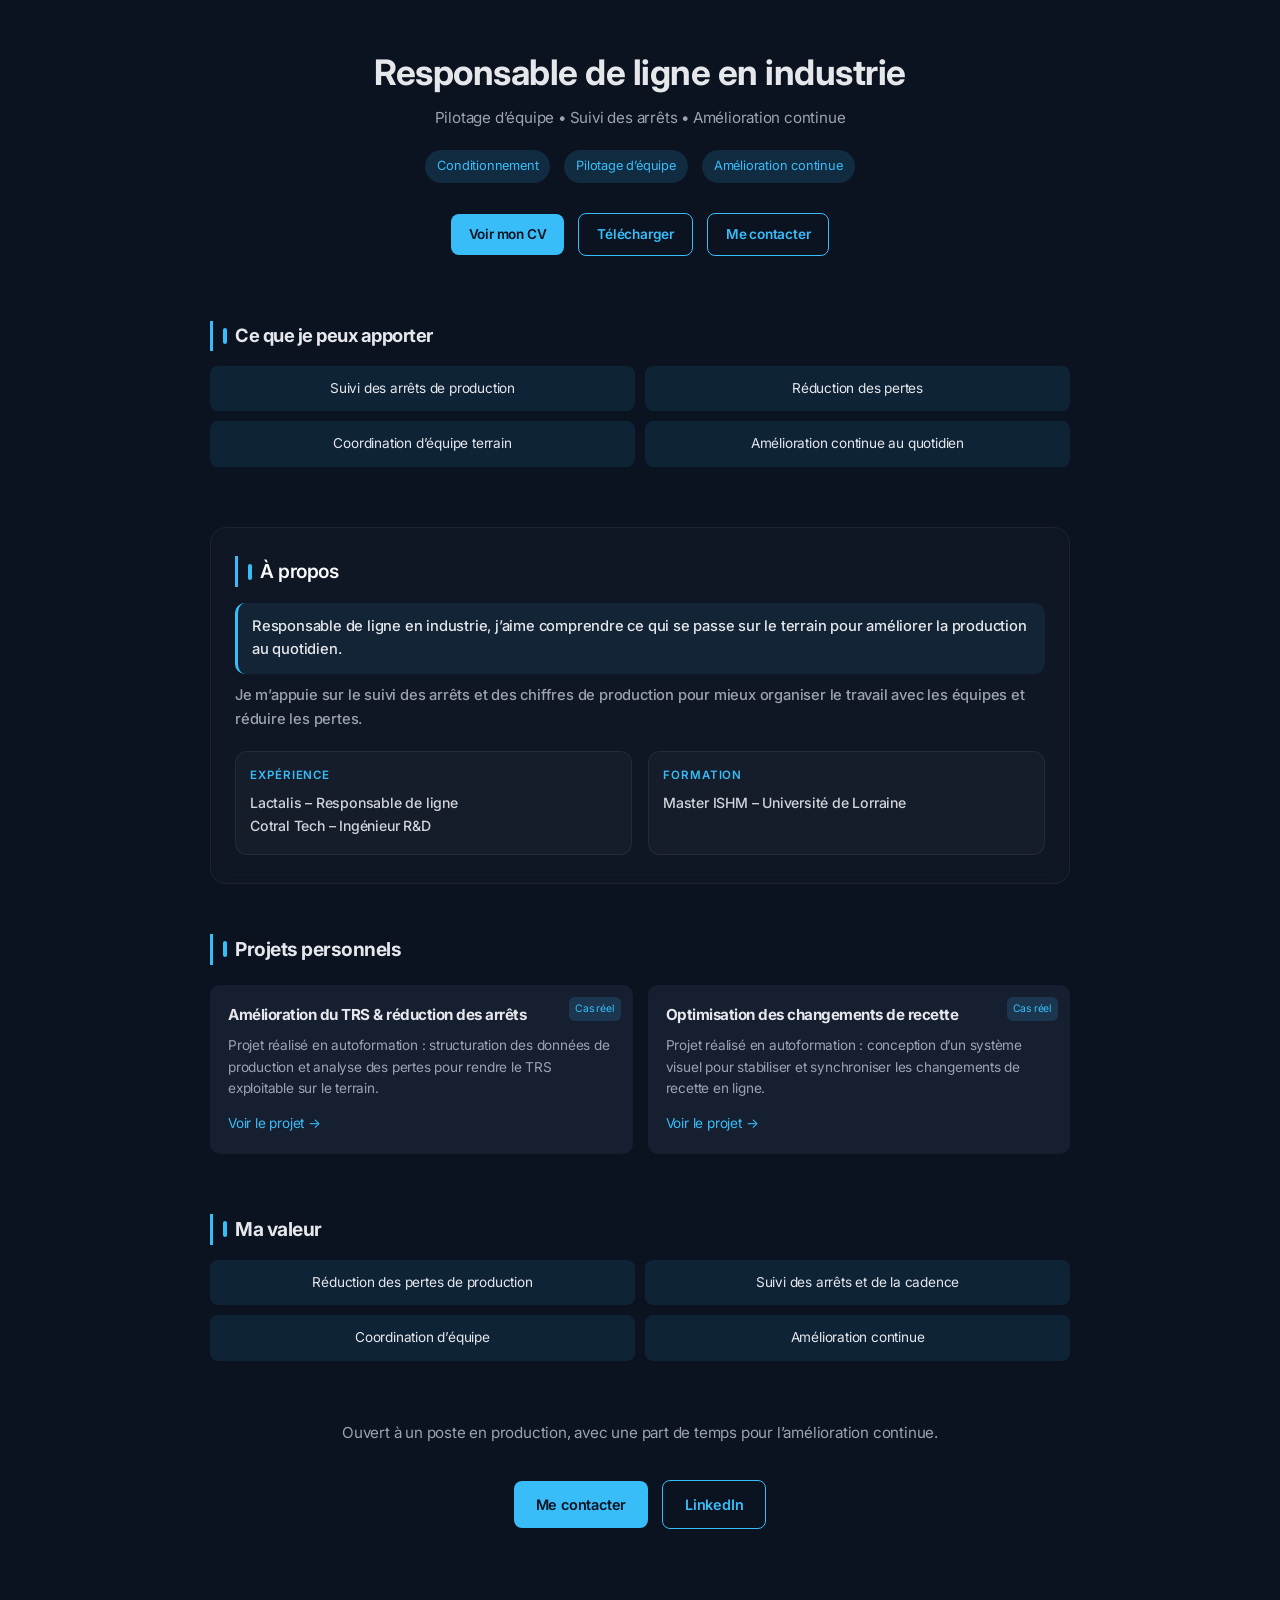
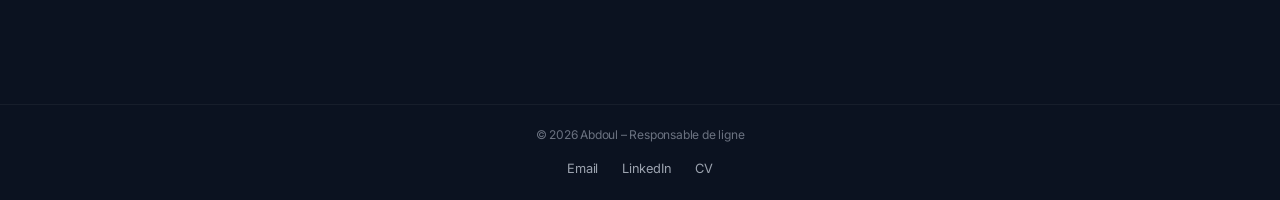
==== commit cf34bfe6: "Repositionnement du site et du CV : ton terrain, projets personnels clarifiés - index.html : positio" ====
--- a/index.html
+++ b/index.html
@@ -2,7 +2,7 @@
 <html lang="fr">
 <head>
     <meta charset="UTF-8">
-    <title>Abdoul – Performance industrielle</title>
+    <title>Abdoul – Responsable de ligne</title>
 
     <link rel="stylesheet" href="style.css">
 
@@ -16,21 +16,16 @@
 
     <!-- HERO -->
     <header class="hero">
-        <h1>Amélioration de la performance industrielle (TRS) & réduction des pertes en production</h1>
+        <h1>Responsable de ligne en industrie</h1>
 
         <p class="subtitle">
-            Pilotage terrain • Analyse des pertes • Amélioration continue • Prise de décision opérationnelle
+            Pilotage d’équipe • Suivi des arrêts • Amélioration continue
         </p>
 
         <div class="badges">
-            <span>TRS</span>
-            <span>Performance industrielle</span>
+            <span>Conditionnement</span>
+            <span>Pilotage d’équipe</span>
             <span>Amélioration continue</span>
-        </div>
-        <div class="badges small">
-            <span>+10% TRS</span>
-            <span>-25% arrêts</span>
-            <span>Décisions terrain accélérées</span>
         </div>
         <div class="hero-actions">
             <a href="assets/cv.pdf" class="cta" target="_blank" rel="noopener">
@@ -40,7 +35,7 @@
                 Télécharger
             </a>
 
-            <a href="mailto:abdoulrazak034@gmail.com" class="cta secondary">Discuter d’un besoin</a>
+            <a href="mailto:abdoulrazak034@gmail.com" class="cta secondary">Me contacter</a>
         </div>
     </header>
     <section class="value">
@@ -48,10 +43,10 @@
         <h2>Ce que je peux apporter</h2>
 
         <div class="role-grid">
-            <div>Amélioration du TRS</div>
+            <div>Suivi des arrêts de production</div>
             <div>Réduction des pertes</div>
-            <div>Fiabilisation des données</div>
-            <div>Pilotage terrain efficace</div>
+            <div>Coordination d’équipe terrain</div>
+            <div>Amélioration continue au quotidien</div>
         </div>
 
     </section>
@@ -63,12 +58,12 @@
 
             <!-- IDENTITÉ -->
             <p class="intro highlight">
-                Responsable de ligne en industrie, j’améliore la performance de production en combinant terrain et analyse de données.
+                Responsable de ligne en industrie, j’aime comprendre ce qui se passe sur le terrain pour améliorer la production au quotidien.
             </p>
 
             <!-- VALEUR -->
             <p>
-                Je travaille sur la réduction des pertes et l’amélioration du TRS en rendant les données exploitables pour les équipes terrain.
+                Je m’appuie sur le suivi des arrêts et des chiffres de production pour mieux organiser le travail avec les équipes et réduire les pertes.
             </p>
 
             <!-- STRUCTURE SIMPLIFIÉE -->
@@ -93,34 +88,24 @@
     <!-- PROJETS -->
     <section class="projects">
 
-        <h2>Résultats concrets</h2>
+        <h2>Projets personnels</h2>
 
         <div class="project-grid">
 
             <!-- PROJET 1 -->
             <div class="project-card">
-                <h3>Amélioration du TRS sur ligne de production</h3>
+                <h3>Amélioration du TRS & réduction des arrêts</h3>
 
-                <p>Manque de visibilité sur les arrêts de production → structuration des données et analyse des pertes → amélioration du TRS.</p>
-
-                <div class="badges small">
-                    <span>+10% TRS</span>
-                    <span>-25% arrêts</span>
-                </div>
+                <p>Projet réalisé en autoformation : structuration des données de production et analyse des pertes pour rendre le TRS exploitable sur le terrain.</p>
 
                 <a href="projets/industrial-downtime-analytics.html">Voir le projet →</a>
             </div>
 
             <!-- PROJET 2 -->
             <div class="project-card">
-                <h3>Optimisation des changements de Recette</h3>
+                <h3>Optimisation des changements de recette</h3>
 
-                <p>Temps de changement trop longs → analyse terrain et optimisation → réduction des temps et amélioration de l’efficacité.</p>
-
-                <div class="badges small">
-                    <span>-20% temps</span>
-                    <span>+ efficacité</span>
-                </div>
+                <p>Projet réalisé en autoformation : conception d’un système visuel pour stabiliser et synchroniser les changements de recette en ligne.</p>
 
                 <a href="projets/agro-line-changeover-reduction.html">Voir le projet →</a>
             </div>
@@ -135,9 +120,9 @@
 
         <div class="role-grid">
             <div>Réduction des pertes de production</div>
-            <div>Amélioration du TRS</div>
-            <div>Analyse des causes racines</div>
-            <div>Pilotage de la performance terrain</div>
+            <div>Suivi des arrêts et de la cadence</div>
+            <div>Coordination d’équipe</div>
+            <div>Amélioration continue</div>
         </div>
     </section>
 
@@ -145,13 +130,13 @@
     <section class="contact">
 
         <p>
-           Un sujet de performance industrielle ou de TRS à améliorer ?
+           Ouvert à un poste en production, avec une part de temps pour l’amélioration continue.
 
         </p>
 
         <div class="hero-actions">
             <a href="mailto:abdoulrazak034@gmail.com" class="cta">
-                Échanger sur votre besoin
+                Me contacter
             </a>
 
             <a href="https://www.linkedin.com/in/abdoul-m-3a76b5214" target="_blank" class="cta secondary">
@@ -166,7 +151,7 @@
 <!-- FOOTER -->
 <footer class="footer">
 
-    <p>© 2026 Abdoul – Performance industrielle</p>
+    <p>© 2026 Abdoul – Responsable de ligne</p>
 
     <div class="footer-links">
         <a href="mailto:abdoulrazak034@gmail.com">Email</a>
@@ -177,4 +162,4 @@
 </footer>
 
 </body>
-</html>
+</html>
--- a/style.css
+++ b/style.css
@@ -842,4 +842,134 @@
     color: #38bdf8;
     padding: 4px 6px;
     border-radius: 6px;
+}
+
+/* ========================= */
+/* FLOW SYSTEM (PREMIUM)     */
+/* ========================= */
+
+.flow {
+    display: flex;
+    align-items: center;
+    gap: 10px;
+    flex-wrap: wrap;
+
+    margin-top: 20px;
+}
+
+/* BLOC */
+.flow-step {
+    background: rgba(255, 255, 255, 0.03);
+    border: 1px solid rgba(255, 255, 255, 0.08);
+
+    padding: 10px 14px;
+    border-radius: 10px;
+
+    font-size: 0.8rem;
+    color: #d1d5db;
+
+    white-space: nowrap;
+
+    transition: all 0.25s ease;
+}
+
+/* HOVER SUBTIL */
+.flow-step:hover {
+    transform: translateY(-2px);
+    border-color: rgba(56, 189, 248, 0.4);
+}
+
+/* ÉTAPE FINALE (IMPORTANT) */
+.flow-step.highlight {
+    background: rgba(52, 211, 153, 0.1);
+    border-color: rgba(52, 211, 153, 0.4);
+    color: #34d399;
+    font-weight: 500;
+}
+
+/* FLÈCHES */
+.flow-arrow {
+    color: #38bdf8;
+    font-size: 0.9rem;
+    opacity: 0.7;
+}
+.flow-step {
+    backdrop-filter: blur(6px);
+}
+
+/* ========================= */
+/* IMAGE EXPLAINED           */
+/* ========================= */
+
+.visual-explained {
+    position: relative;
+    margin-top: 20px;
+}
+
+.visual-explained img {
+    width: 100%;
+    border-radius: 12px;
+}
+
+/* ZONES */
+.zone {
+    position: absolute;
+    border: 2px solid rgba(56, 189, 248, 0.8);
+    border-radius: 8px;
+
+    transition: 0.25s ease;
+    cursor: pointer;
+}
+
+/* LABEL */
+.zone span {
+    position: absolute;
+    top: -22px;
+    left: 0;
+
+    background: rgba(0,0,0,0.8);
+    color: #38bdf8;
+
+    font-size: 0.7rem;
+    padding: 3px 6px;
+    border-radius: 4px;
+}
+
+/* HOVER */
+.zone:hover {
+    background: rgba(56, 189, 248, 0.1);
+}
+
+/* POSITIONNEMENT (à ajuster si besoin) */
+
+/* TRS */
+.z1 {
+    top: 20%;
+    left: 3%;
+    width: 18%;
+    height: 20%;
+}
+
+/* KPI blocs */
+.z2 {
+    top: 20%;
+    left: 22%;
+    width: 77%;
+    height: 20%;
+}
+
+/* tendances */
+.z3 {
+    top: 45%;
+    left: 3%;
+    width: 95%;
+    height: 25%;
+}
+
+/* pareto / analyse */
+.z4 {
+    bottom: 5%;
+    left: 3%;
+    width: 95%;
+    height: 20%;
 }
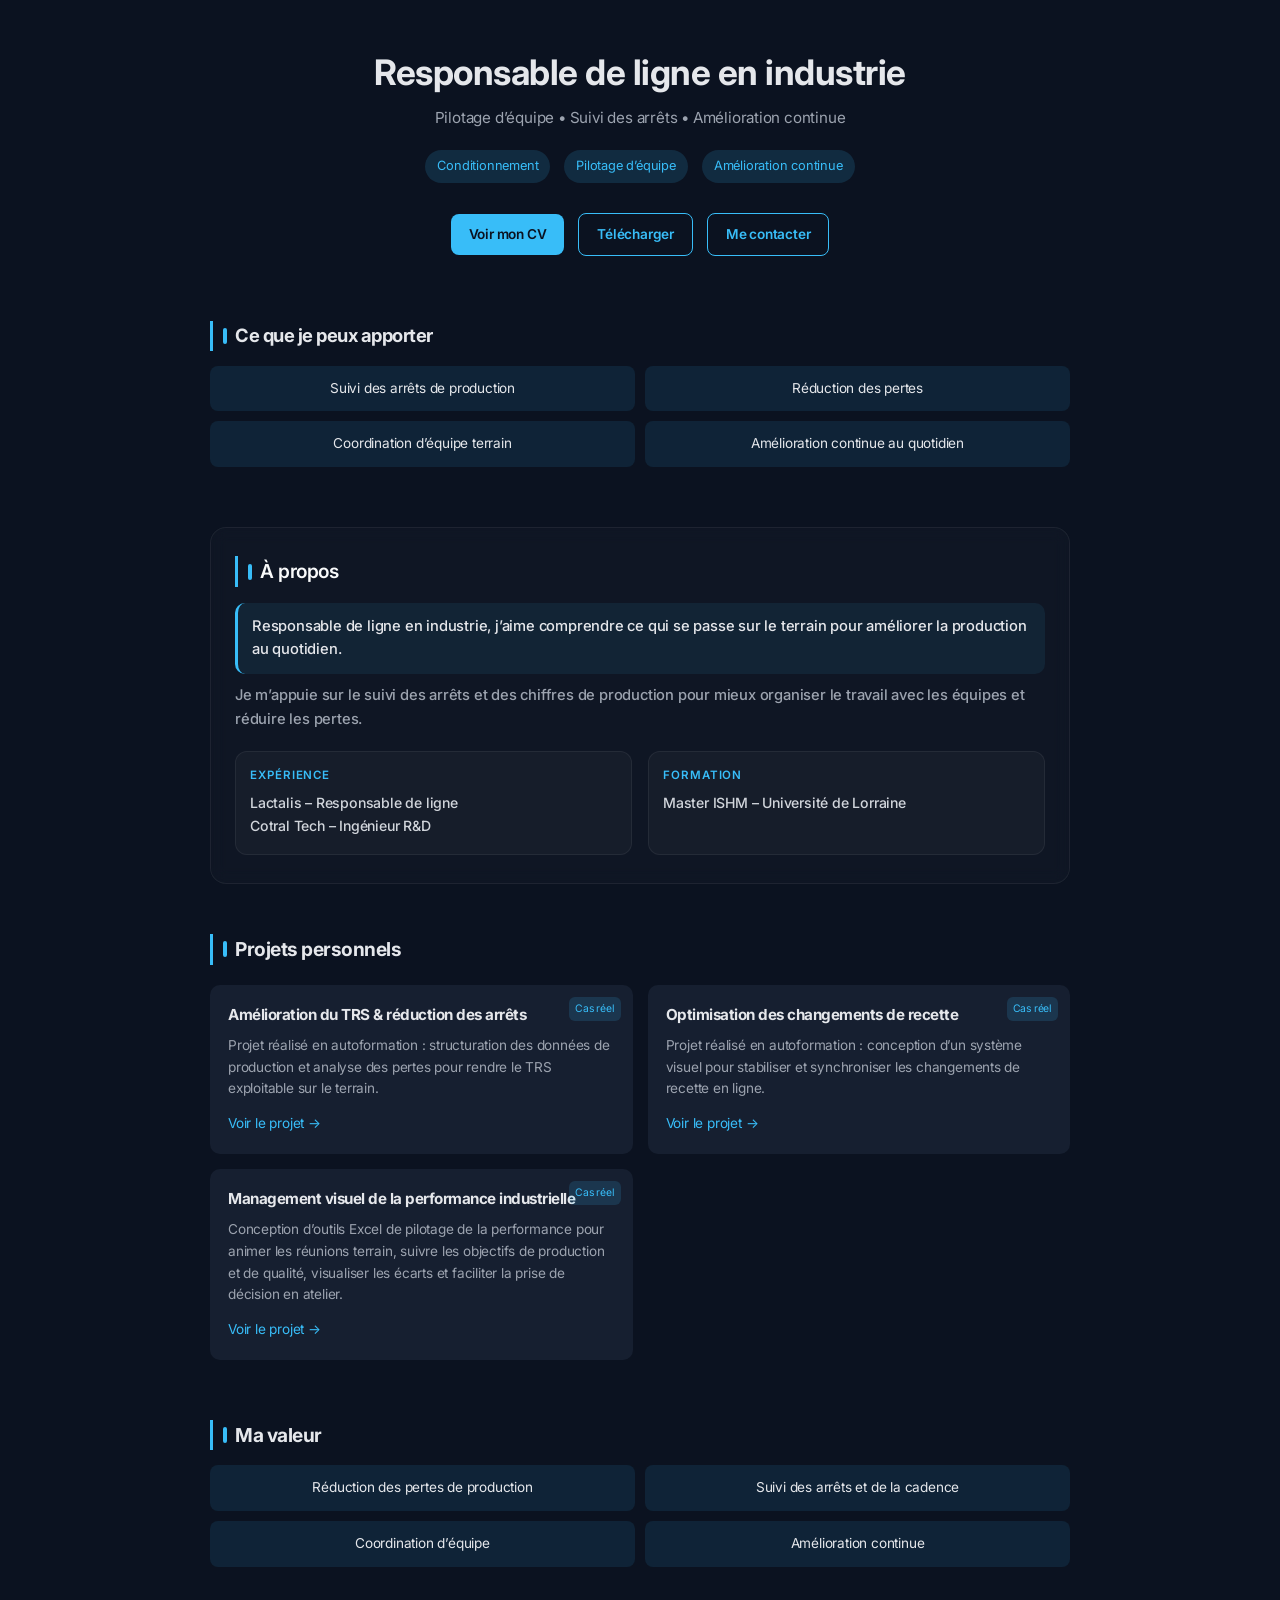
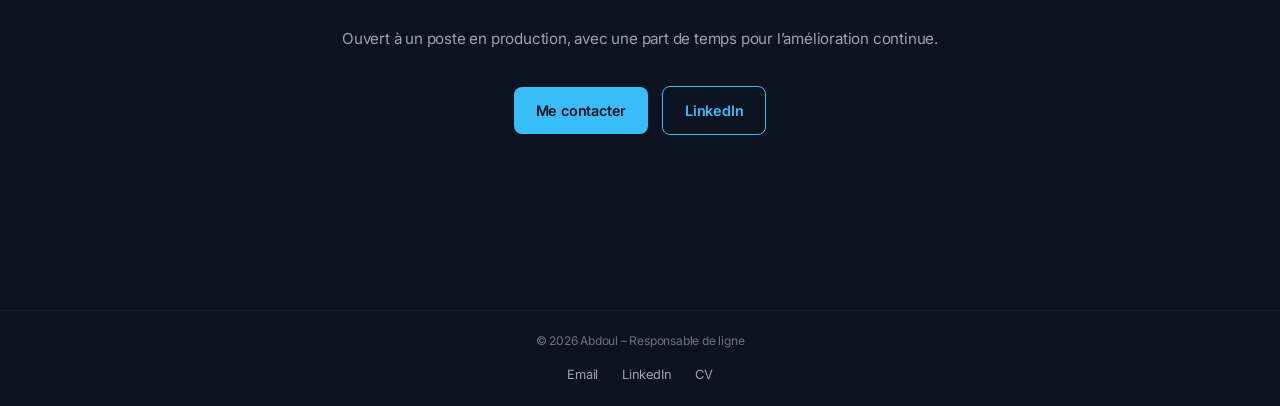
==== commit 301e456b: "Add visual management project and portfolio page" ====
--- a/index.html
+++ b/index.html
@@ -109,7 +109,18 @@
 
                 <a href="projets/agro-line-changeover-reduction.html">Voir le projet →</a>
             </div>
+            <!-- PROJET 3 -->
+            <div class="project-card">
+                <h3>Management visuel de la performance industrielle</h3>
 
+                <p>
+                    Conception d’outils Excel de pilotage de la performance pour animer les réunions terrain,
+                    suivre les objectifs de production et de qualité, visualiser les écarts et faciliter la prise
+                    de décision en atelier.
+                </p>
+
+                <a href="projets/daily-performance-board.html">Voir le projet →</a>
+            </div>
         </div>
 
     </section>
